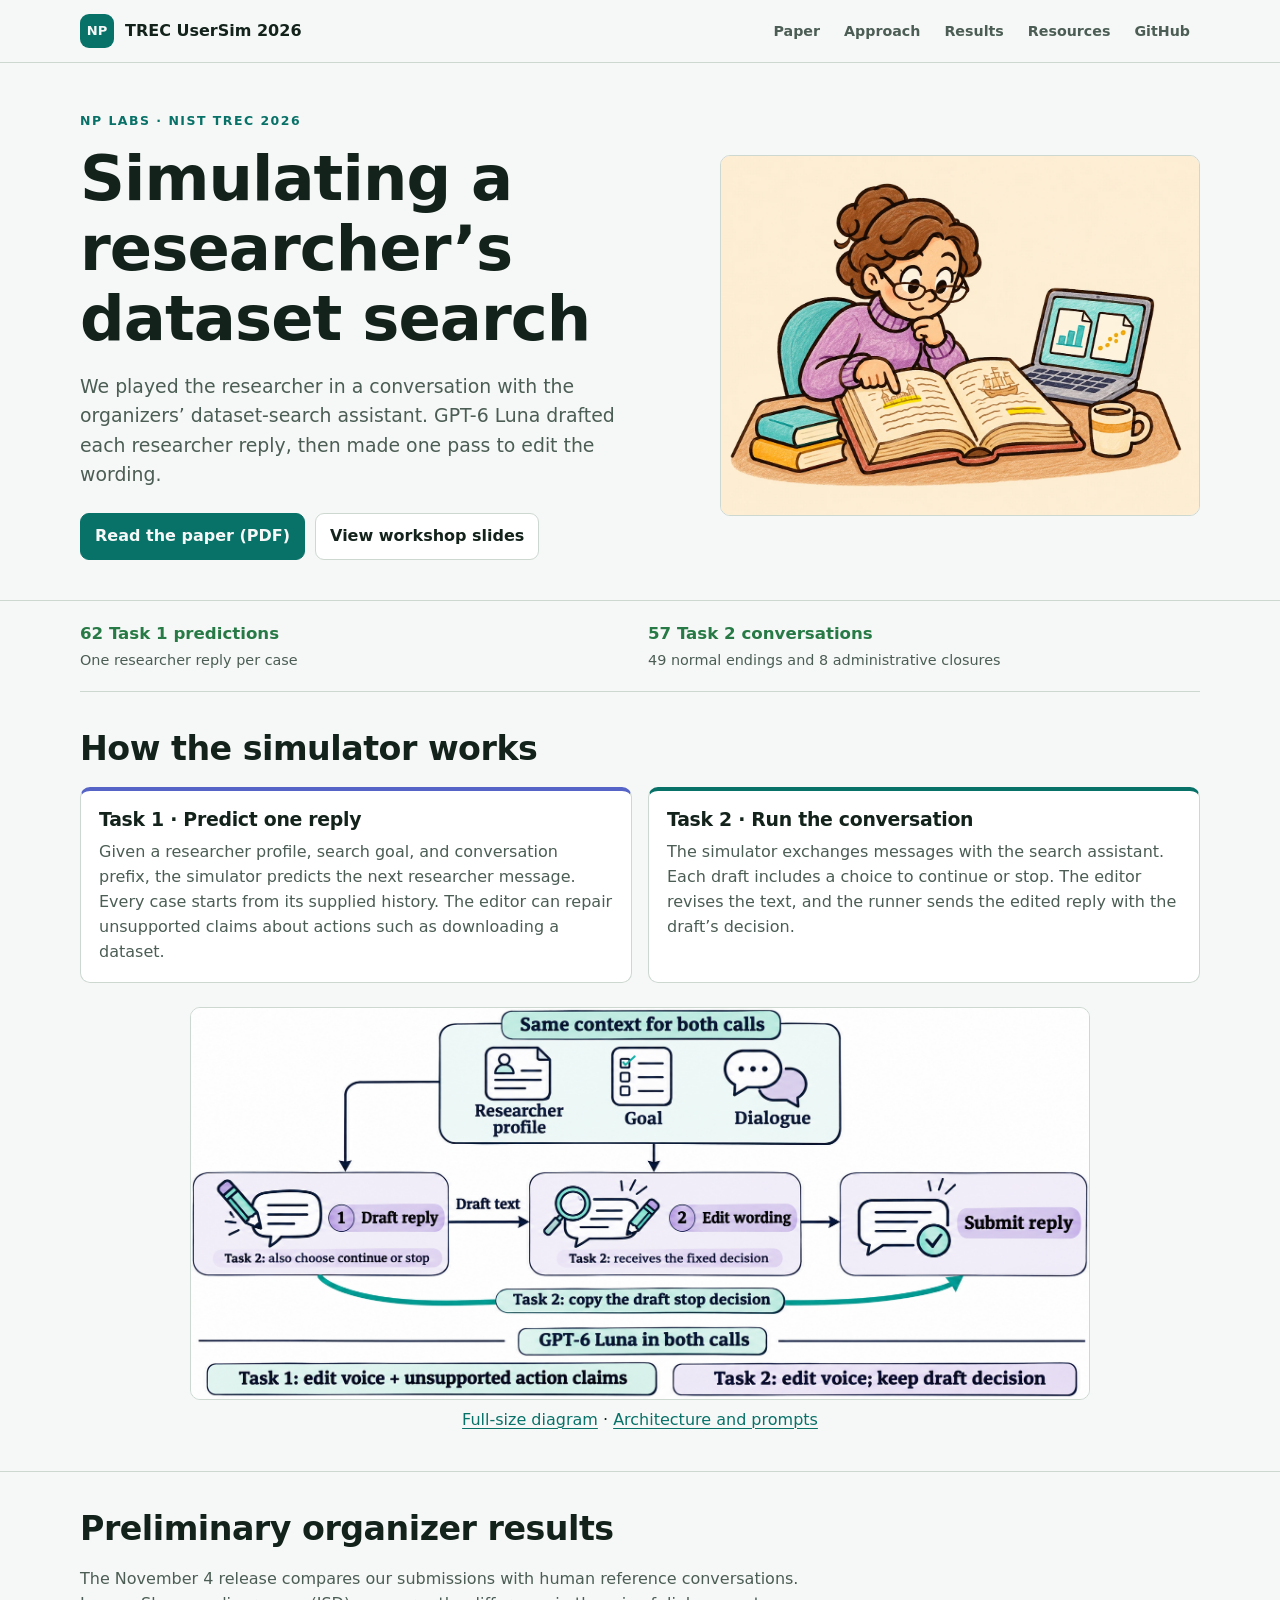
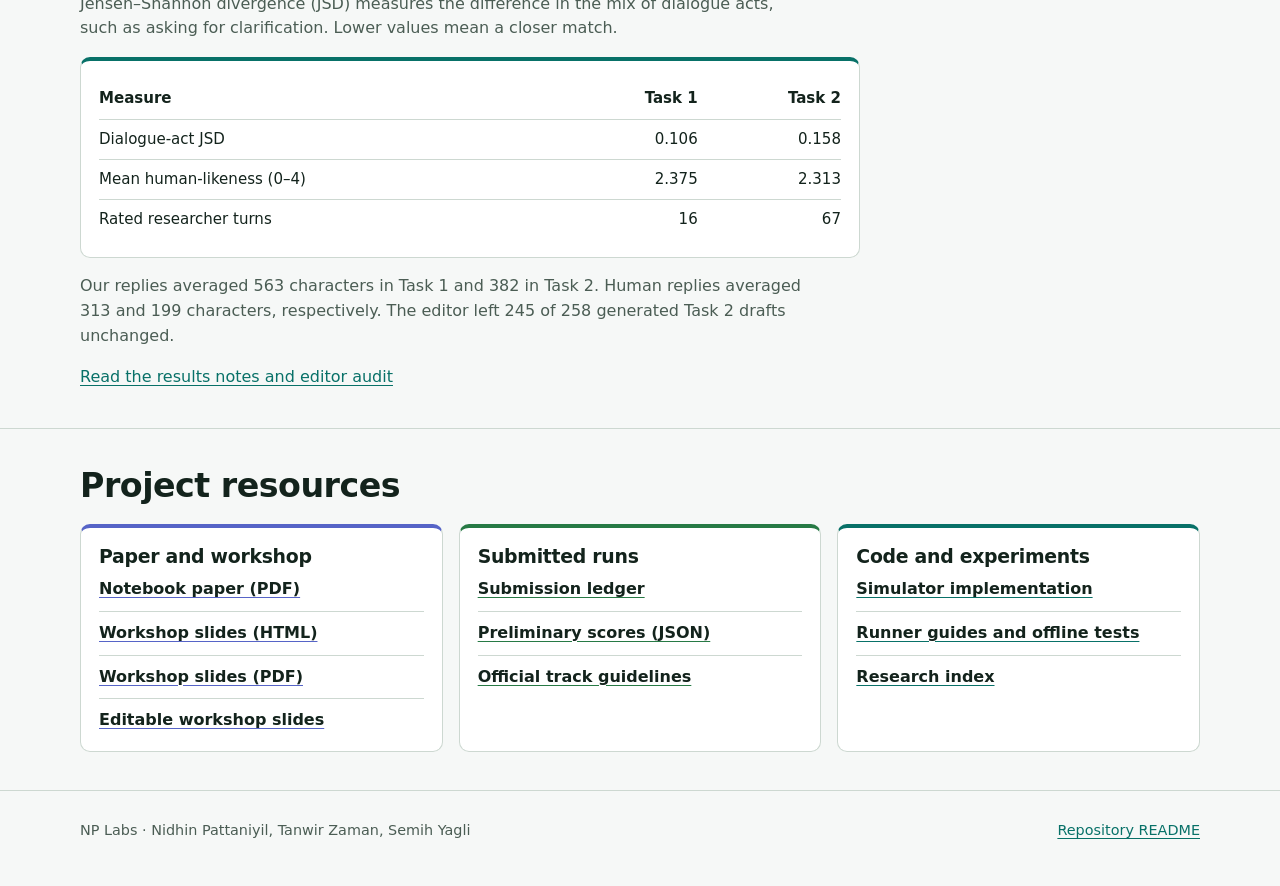
==== index.html @ 197f0a34 "Add the TREC UserSim project landing page" ====
<!doctype html>
<html lang="en">
<head>
  <meta charset="utf-8">
  <meta name="viewport" content="width=device-width, initial-scale=1">
  <meta name="description" content="NP Labs at TREC UserSim 2026. Explore our draft-and-edit researcher simulator, preliminary results, paper, and workshop slides.">
  <title>TREC UserSim 2026 · NP Labs</title>
  <link rel="stylesheet" href="assets/site.css">
</head>
<body id="top">
  <a class="skip-link" href="#main">Skip to content</a>
  <header class="topbar">
    <div class="shell topbar-inner">
      <a class="brand" href="#top">
        <span class="brand-mark" aria-hidden="true">NP</span>
        <span>TREC UserSim 2026</span>
      </a>
      <nav aria-label="Project navigation">
        <a href="docs/paper/usersim2026.pdf">Paper</a>
        <a href="#approach">Approach</a>
        <a href="#results">Results</a>
        <a href="#resources">Resources</a>
        <a href="https://github.com/npatta01/trec-usersim-2026">GitHub</a>
      </nav>
    </div>
  </header>

  <main id="main" tabindex="-1">
    <section class="hero" aria-labelledby="project-title">
      <div class="shell hero-inner">
        <div>
          <p class="eyebrow">NP Labs · NIST TREC 2026</p>
          <h1 id="project-title">Simulating a researcher’s dataset search</h1>
          <p class="lede">We played the researcher in a conversation with the organizers’ dataset-search assistant. GPT-6 Luna drafted each researcher reply, then made one pass to edit the wording.</p>
          <div class="actions">
            <a class="button primary" href="docs/paper/usersim2026.pdf">Read the paper (PDF)</a>
            <a class="button" href="docs/paper/slides/trec-usersim-2026-talk.html">View workshop slides</a>
          </div>
        </div>
        <img class="hero-art" src="docs/paper/slides/talk-assets/archive-research-rag-style.webp"
             width="1300" height="975" alt="Illustration of a researcher comparing historical texts with datasets on a laptop">
      </div>
    </section>

    <div class="shell">
      <ul class="facts" aria-label="Submitted runs">
        <li><strong>62 Task 1 predictions</strong><span>One researcher reply per case</span></li>
        <li><strong>57 Task 2 conversations</strong><span>49 normal endings and 8 administrative closures</span></li>
      </ul>
    </div>

    <section id="approach" class="section">
      <div class="shell">
        <h2>How the simulator works</h2>
        <div class="pair">
          <article class="card violet">
            <h3>Task 1 · Predict one reply</h3>
            <p>Given a researcher profile, search goal, and conversation prefix, the simulator predicts the next researcher message. Every case starts from its supplied history. The editor can repair unsupported claims about actions such as downloading a dataset.</p>
          </article>
          <article class="card">
            <h3>Task 2 · Run the conversation</h3>
            <p>The simulator exchanges messages with the search assistant. Each draft includes a choice to continue or stop. The editor revises the text, and the runner sends the edited reply with the draft’s decision.</p>
          </article>
        </div>
        <figure class="diagram">
          <img src="docs/paper/figures/submitted-overview-illustrated.png" width="1902" height="827"
               loading="lazy" alt="The same researcher profile, goal, and dialogue feed both GPT-6 Luna calls. The first drafts the reply. The second edits it. In Task 2 the draft stop decision is copied into the submitted reply.">
          <figcaption>
            <a href="docs/paper/figures/submitted-overview-illustrated.png">Full-size diagram</a> ·
            <a href="https://github.com/npatta01/trec-usersim-2026/blob/main/docs/task2_architecture.md">Architecture and prompts</a>
          </figcaption>
        </figure>
      </div>
    </section>

    <section id="results" class="section">
      <div class="shell">
        <h2>Preliminary organizer results</h2>
        <p class="section-intro">The November 4 release compares our submissions with human reference conversations. Jensen–Shannon divergence (JSD) measures the difference in the mix of dialogue acts, such as asking for clarification. Lower values mean a closer match.</p>
        <div class="card scorecard">
          <table aria-label="Preliminary organizer scores by task">
            <thead>
              <tr><th scope="col">Measure</th><th scope="col">Task 1</th><th scope="col">Task 2</th></tr>
            </thead>
            <tbody>
              <tr><th scope="row">Dialogue-act JSD</th><td>0.106</td><td>0.158</td></tr>
              <tr><th scope="row">Mean human-likeness (0–4)</th><td>2.375</td><td>2.313</td></tr>
              <tr><th scope="row">Rated researcher turns</th><td>16</td><td>67</td></tr>
            </tbody>
          </table>
        </div>
        <p class="section-note">Our replies averaged 563 characters in Task 1 and 382 in Task 2. Human replies averaged 313 and 199 characters, respectively. The editor left 245 of 258 generated Task 2 drafts unchanged.</p>
        <p class="section-link"><a href="https://github.com/npatta01/trec-usersim-2026/blob/main/docs/paper/organizer-results-2026-11-07.md">Read the results notes and editor audit</a></p>
      </div>
    </section>

    <section id="resources" class="section">
      <div class="shell">
        <h2>Project resources</h2>
        <div class="grid">
          <article class="card violet">
            <h3>Paper and workshop</h3>
            <ul class="links">
              <li><a href="docs/paper/usersim2026.pdf">Notebook paper (PDF)</a></li>
              <li><a href="docs/paper/slides/trec-usersim-2026-talk.html">Workshop slides (HTML)</a></li>
              <li><a href="docs/paper/slides/trec-usersim-2026-talk.pdf">Workshop slides (PDF)</a></li>
              <li><a href="https://github.com/npatta01/trec-usersim-2026/blob/main/docs/paper/slides/trec-usersim-2026-talk.qmd">Editable workshop slides</a></li>
            </ul>
          </article>
          <article class="card green">
            <h3>Submitted runs</h3>
            <ul class="links">
              <li><a href="https://github.com/npatta01/trec-usersim-2026/blob/main/docs/submission-ledger.md">Submission ledger</a></li>
              <li><a href="https://github.com/npatta01/trec-usersim-2026/blob/main/docs/paper/preliminary-results-2026-11-07.json">Preliminary scores (JSON)</a></li>
              <li><a href="https://trec.usersim.ai/guidelines">Official track guidelines</a></li>
            </ul>
          </article>
          <article class="card">
            <h3>Code and experiments</h3>
            <ul class="links">
              <li><a href="https://github.com/npatta01/trec-usersim-2026/tree/main/usersim">Simulator implementation</a></li>
              <li><a href="https://github.com/npatta01/trec-usersim-2026/blob/main/docs/README.md#run-or-test-the-code">Runner guides and offline tests</a></li>
              <li><a href="https://github.com/npatta01/trec-usersim-2026/blob/main/docs/research/README.md">Research index</a></li>
            </ul>
          </article>
        </div>
      </div>
    </section>
  </main>

  <footer>
    <div class="shell footer-inner">
      <p>NP Labs · Nidhin Pattaniyil, Tanwir Zaman, Semih Yagli</p>
      <a href="https://github.com/npatta01/trec-usersim-2026#readme">Repository README</a>
    </div>
  </footer>
</body>
</html>
---- assets/site.css ----
:root {
  color-scheme: light dark;
  --bg: #f6f8f7;
  --panel: #fff;
  --ink: #13231c;
  --muted: #4b5d54;
  --line: #cdd8d1;
  --teal: #087168;
  --indigo: #5664c7;
  --green: #277a45;
  --focus: #91610d;
  --radius: 10px;
  --shell: 1120px;
}

@media (prefers-color-scheme: dark) {
  :root {
    --bg: #0d1411;
    --panel: #17211c;
    --ink: #f0f6f2;
    --muted: #bac7bf;
    --line: #2f3b35;
    --teal: #69d8ca;
    --indigo: #aab4ff;
    --green: #82dda0;
    --focus: #f0c46f;
  }
}

* { box-sizing: border-box; }

body {
  margin: 0;
  background: var(--bg);
  color: var(--ink);
  font: 1rem/1.55 Inter, ui-sans-serif, system-ui, -apple-system, BlinkMacSystemFont, "Segoe UI", sans-serif;
}

a {
  color: var(--teal);
  text-decoration-thickness: 1px;
  text-underline-offset: 3px;
}

:focus-visible {
  outline: 3px solid var(--focus);
  outline-offset: 4px;
}

h1, h2, h3, p { margin: 0; }

h1, h2, h3 {
  letter-spacing: -0.015em;
  line-height: 1.12;
  text-wrap: balance;
}

h1 {
  max-width: 17ch;
  font-size: clamp(2.2rem, 5vw, 3.9rem);
  font-weight: 820;
}

h2 {
  margin-bottom: 20px;
  font-size: clamp(1.5rem, 2.6vw, 2.1rem);
  font-weight: 800;
}

h3 {
  font-size: 1.18rem;
  font-weight: 780;
}

.shell {
  width: min(var(--shell), calc(100% - 32px));
  margin-inline: auto;
}

.skip-link {
  position: fixed;
  z-index: 2;
  top: 12px;
  left: 16px;
  padding: 8px 12px;
  transform: translateY(-150%);
  background: var(--panel);
}

.skip-link:focus { transform: none; }

.topbar {
  position: sticky;
  z-index: 1;
  top: 0;
  border-bottom: 1px solid var(--line);
  background: var(--bg);
}

.topbar-inner, .footer-inner {
  display: flex;
  align-items: center;
  justify-content: space-between;
  gap: 12px 18px;
}

.topbar-inner { min-height: 62px; }

.brand {
  display: flex;
  align-items: center;
  gap: 11px;
  color: var(--ink);
  font-weight: 780;
  text-decoration: none;
}

.brand-mark {
  display: grid;
  width: 34px;
  height: 34px;
  place-items: center;
  border-radius: 9px;
  background: var(--teal);
  color: var(--bg);
  font-size: 0.82rem;
  font-weight: 840;
}

nav {
  display: flex;
  flex-wrap: wrap;
  gap: 4px;
}

nav a {
  padding: 7px 10px;
  border-radius: 8px;
  color: var(--muted);
  font-size: 0.89rem;
  font-weight: 650;
  text-decoration: none;
}

nav a:hover {
  background: var(--panel);
  color: var(--ink);
}

.hero {
  padding: 48px 0 40px;
  border-bottom: 1px solid var(--line);
}

.hero-inner {
  display: grid;
  grid-template-columns: minmax(0, 1.2fr) minmax(0, 1fr);
  align-items: center;
  gap: clamp(24px, 5vw, 64px);
}

.hero-art, .diagram img {
  display: block;
  width: 100%;
  height: auto;
  border: 1px solid var(--line);
  border-radius: var(--radius);
}

.eyebrow {
  margin-bottom: 14px;
  color: var(--teal);
  font-size: 0.78rem;
  font-weight: 800;
  letter-spacing: 0.12em;
  text-transform: uppercase;
}

.lede {
  max-width: 55ch;
  margin-top: 18px;
  color: var(--muted);
  font-size: clamp(1.02rem, 1.5vw, 1.18rem);
}

.actions {
  display: flex;
  flex-wrap: wrap;
  gap: 10px;
  margin-top: 24px;
}

.button {
  display: inline-flex;
  justify-content: center;
  padding: 10px 14px;
  border: 1px solid var(--line);
  border-radius: 9px;
  background: var(--panel);
  color: var(--ink);
  font-weight: 700;
  text-decoration: none;
}

.button:hover { border-color: var(--teal); }

.button.primary {
  border-color: var(--teal);
  background: var(--teal);
  color: var(--bg);
}

.button.primary:hover { text-decoration: underline; }

.facts {
  display: grid;
  grid-template-columns: repeat(2, minmax(0, 1fr));
  gap: 16px;
  margin: 0;
  padding: 20px 0;
  border-bottom: 1px solid var(--line);
  list-style: none;
}

.facts li {
  display: grid;
  gap: 2px;
}

.facts strong {
  color: var(--green);
  font-size: 1.04rem;
}

.facts span {
  color: var(--muted);
  font-size: 0.9rem;
}

main, .section { scroll-margin-top: 64px; }

.section {
  padding: 38px 0;
  border-bottom: 1px solid var(--line);
}

.section-intro, .section-note {
  max-width: 72ch;
  color: var(--muted);
}

.section-intro { margin-bottom: 16px; }
.section-note, .section-link { margin-top: 16px; }

.pair, .grid {
  display: grid;
  gap: 16px;
}

.pair { grid-template-columns: repeat(2, minmax(0, 1fr)); }
.grid { grid-template-columns: repeat(3, minmax(0, 1fr)); }

.card {
  --accent: var(--teal);
  padding: 18px;
  border: 1px solid var(--line);
  border-top: 4px solid var(--accent);
  border-radius: var(--radius);
  background: var(--panel);
}

.card.violet { --accent: var(--indigo); }
.card.green { --accent: var(--green); }

.card > p, .card > ul { margin-top: 10px; }

.card p { color: var(--muted); }

.diagram {
  max-width: 900px;
  margin: 24px auto 0;
}

.diagram figcaption {
  margin-top: 8px;
  text-align: center;
}

.scorecard { max-width: 780px; }

table {
  width: 100%;
  border-collapse: collapse;
  font-size: 0.94rem;
  font-variant-numeric: tabular-nums;
}

th, td {
  padding: 8px 0;
  text-align: left;
  vertical-align: top;
}

tr + tr, tbody { border-top: 1px solid var(--line); }
tbody th { font-weight: 500; }

th:not(:first-child), td {
  padding-left: 12px;
  text-align: right;
  white-space: nowrap;
}

.links {
  margin: 0;
  padding: 0;
  list-style: none;
}

.links li + li {
  margin-top: 9px;
  padding-top: 9px;
  border-top: 1px solid var(--line);
}

.links a {
  color: var(--ink);
  font-weight: 650;
  text-decoration-color: var(--accent);
}

.links a:hover { color: var(--accent); }

footer {
  padding: 28px 0 44px;
  color: var(--muted);
  font-size: 0.9rem;
}

.footer-inner { flex-wrap: wrap; }

@media (max-width: 700px) {
  .topbar { position: static; }

  .topbar-inner {
    flex-direction: column;
    align-items: flex-start;
    gap: 6px;
    padding: 10px 0;
  }

  nav { gap: 2px; }
  nav a { padding: 9px 6px; }
  .hero { padding: 32px 0 24px; }

  main, .section { scroll-margin-top: 0; }

  .button { width: 100%; }

  .hero-inner, .facts, .pair, .grid { grid-template-columns: 1fr; }

  .facts li + li {
    padding-top: 12px;
    border-top: 1px solid var(--line);
  }

  .card { padding: 14px; }
}
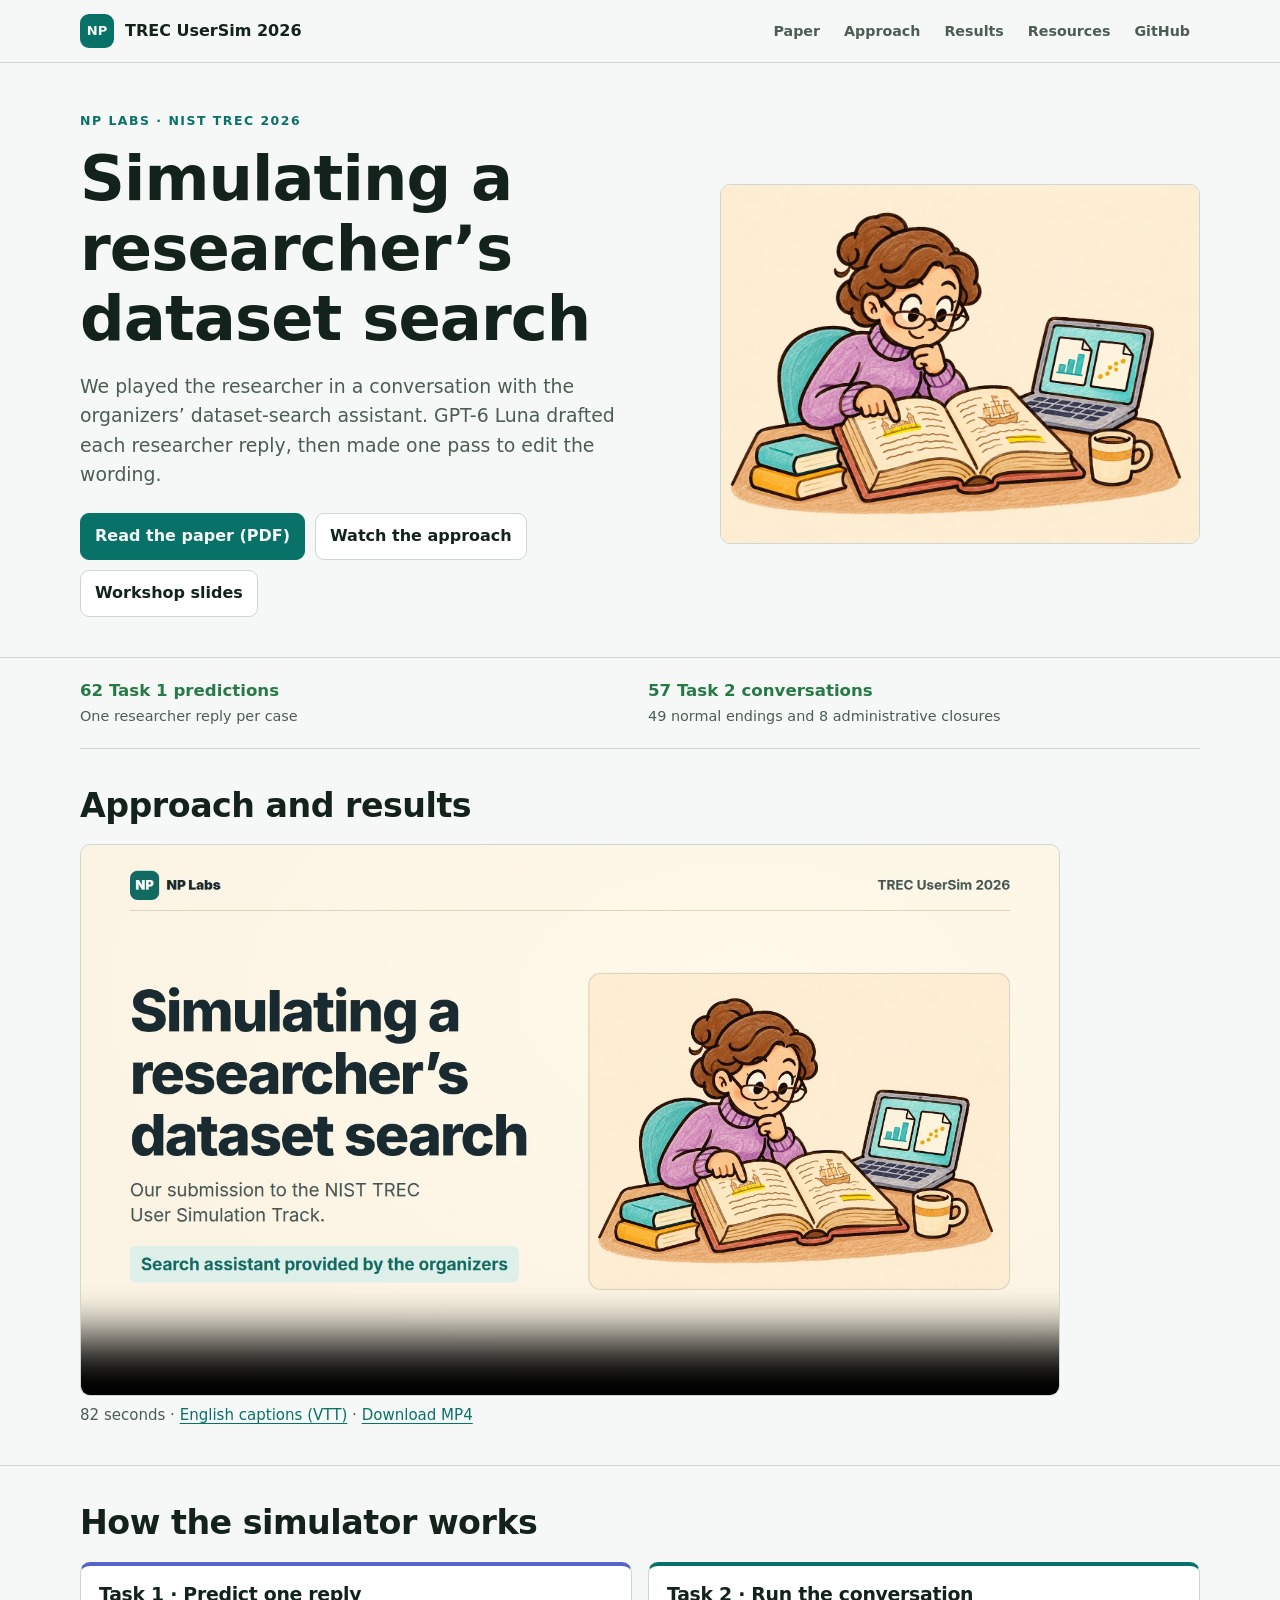
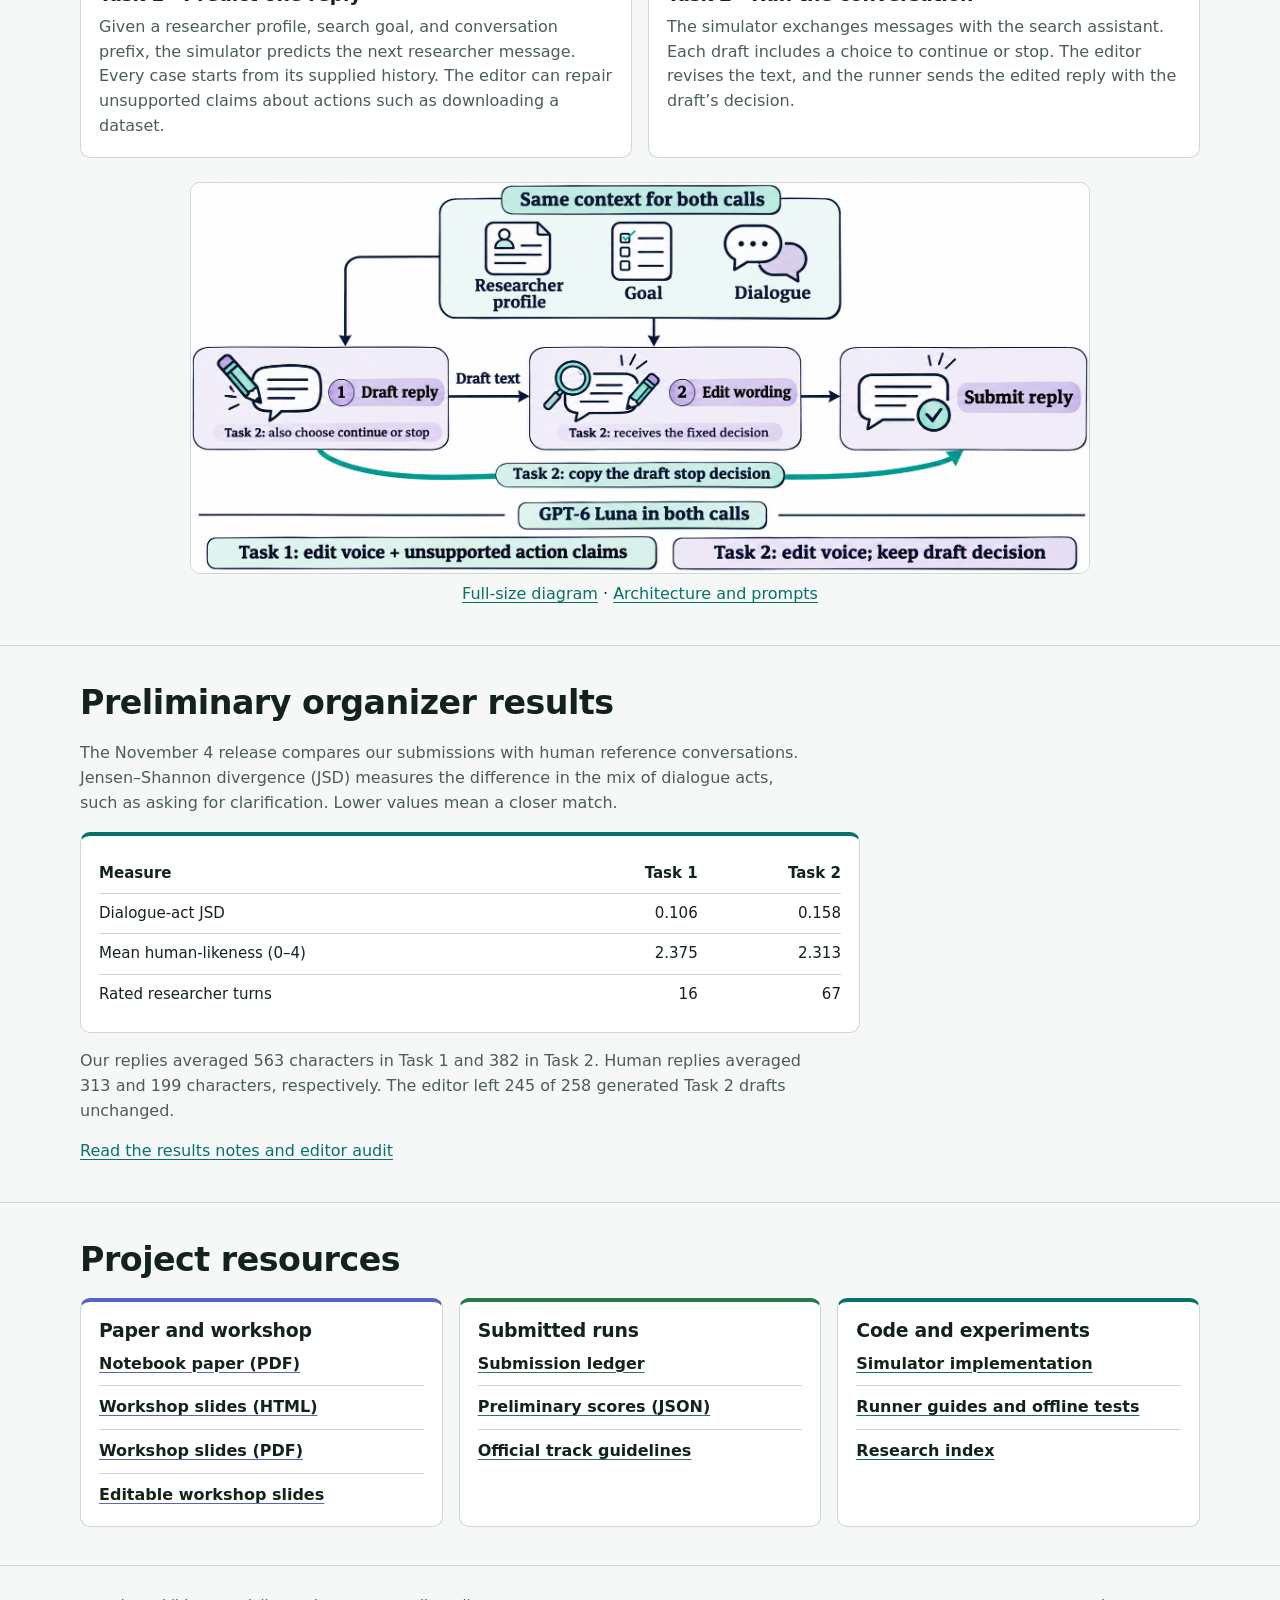
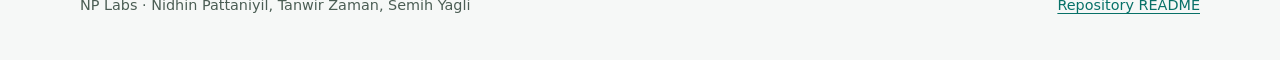
==== commit bdc6f637: "Add a narrated TREC UserSim approach video" ====
--- a/index.html
+++ b/index.html
@@ -34,7 +34,8 @@
           <p class="lede">We played the researcher in a conversation with the organizers’ dataset-search assistant. GPT-6 Luna drafted each researcher reply, then made one pass to edit the wording.</p>
           <div class="actions">
             <a class="button primary" href="docs/paper/usersim2026.pdf">Read the paper (PDF)</a>
-            <a class="button" href="docs/paper/slides/trec-usersim-2026-talk.html">View workshop slides</a>
+            <a class="button" href="#film">Watch the approach</a>
+            <a class="button" href="docs/paper/slides/trec-usersim-2026-talk.html">Workshop slides</a>
           </div>
         </div>
         <img class="hero-art" src="docs/paper/slides/talk-assets/archive-research-rag-style.webp"
@@ -48,6 +49,24 @@
         <li><strong>57 Task 2 conversations</strong><span>49 normal endings and 8 administrative closures</span></li>
       </ul>
     </div>
+
+    <section id="film" class="section">
+      <div class="shell">
+        <h2>Approach and results</h2>
+        <figure class="film">
+          <video controls playsinline preload="metadata" poster="assets/usersim-approach.jpg"
+                 width="1600" height="900" aria-label="TREC UserSim 2026 approach and results">
+            <source src="assets/usersim-approach.mp4" type="video/mp4">
+            <track src="assets/usersim-approach.vtt" kind="captions" srclang="en" label="English">
+            <a href="assets/usersim-approach.mp4">Watch the approach video (MP4)</a>
+          </video>
+          <figcaption>
+            82 seconds · <a href="assets/usersim-approach.vtt">English captions (VTT)</a> ·
+            <a href="assets/usersim-approach.mp4" download>Download MP4</a>
+          </figcaption>
+        </figure>
+      </div>
+    </section>
 
     <section id="approach" class="section">
       <div class="shell">
--- a/assets/site.css
+++ b/assets/site.css
@@ -276,6 +276,26 @@
 
 .card p { color: var(--muted); }
 
+.film {
+  max-width: 980px;
+  margin: 0;
+}
+
+.film video {
+  display: block;
+  width: 100%;
+  height: auto;
+  border: 1px solid var(--line);
+  border-radius: var(--radius);
+  background: #fbf4e5;
+}
+
+.film figcaption {
+  margin-top: 8px;
+  color: var(--muted);
+  font-size: 0.94rem;
+}
+
 .diagram {
   max-width: 900px;
   margin: 24px auto 0;
